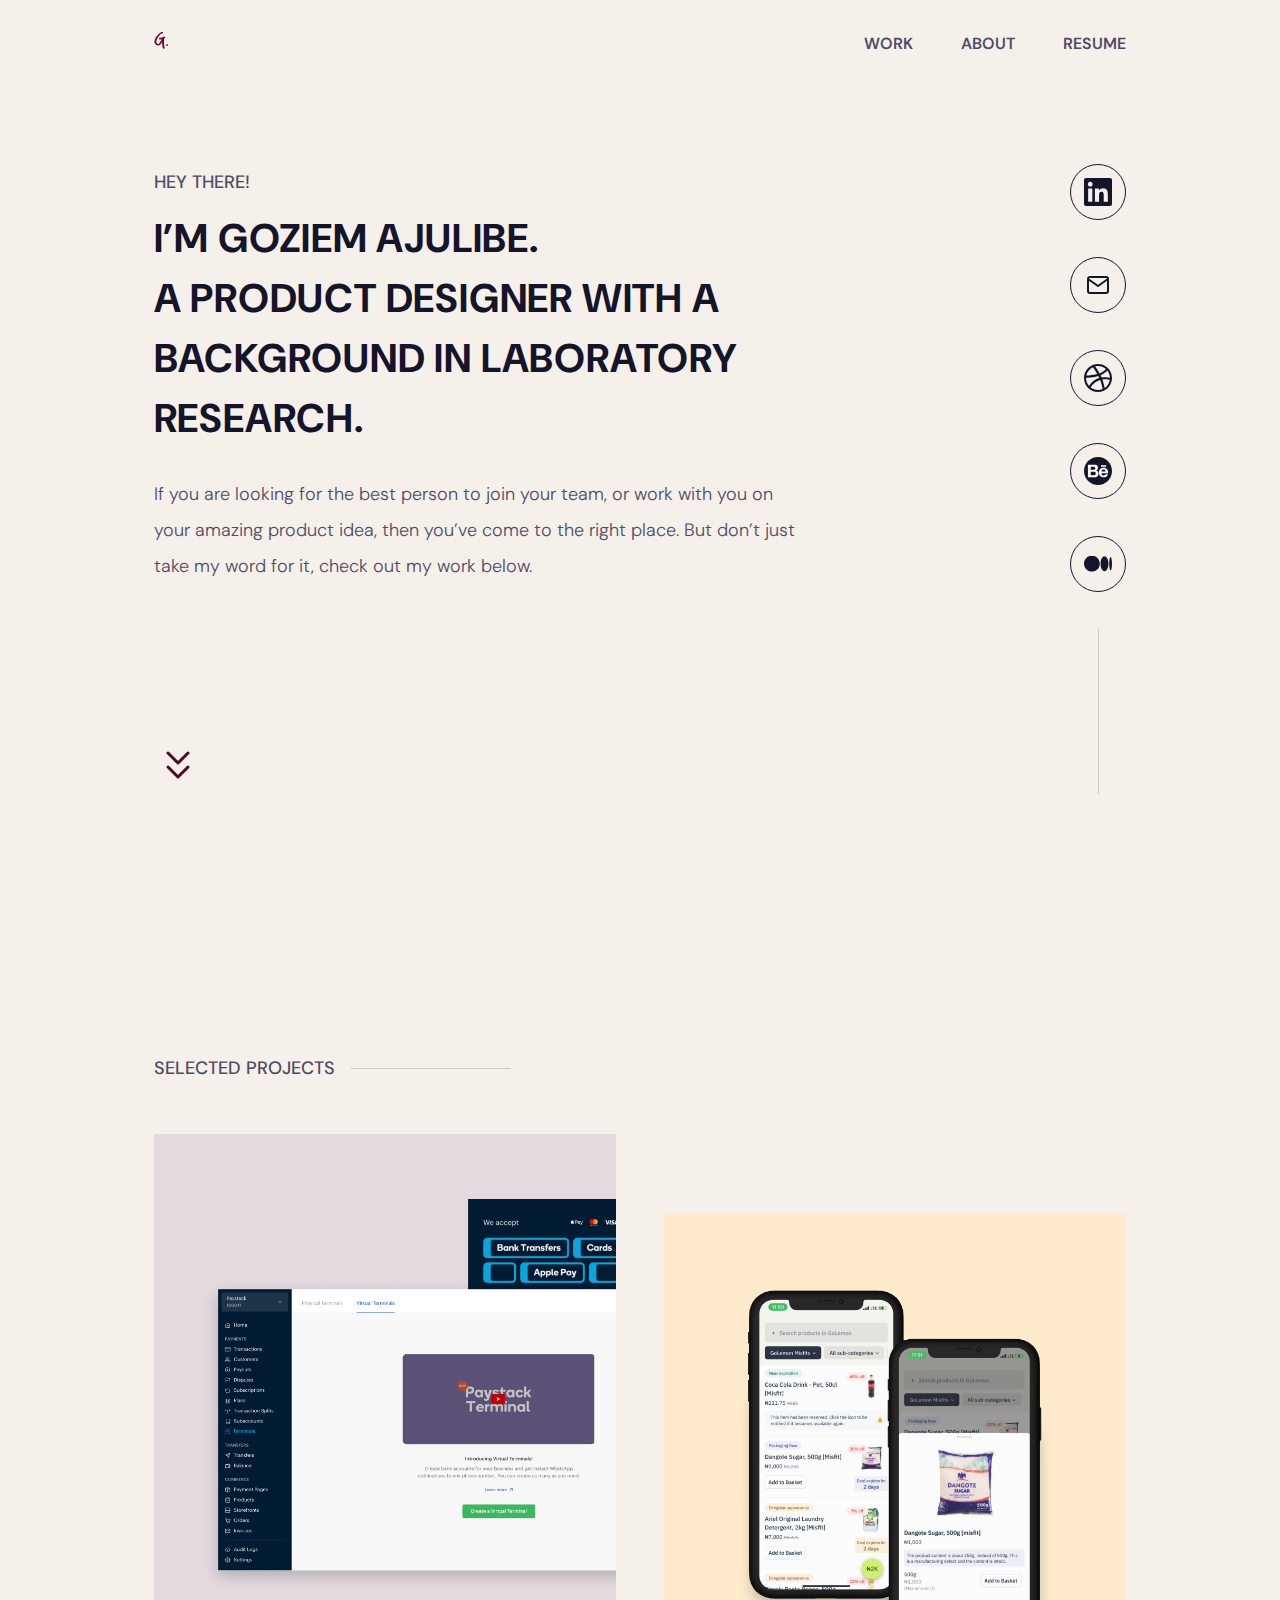
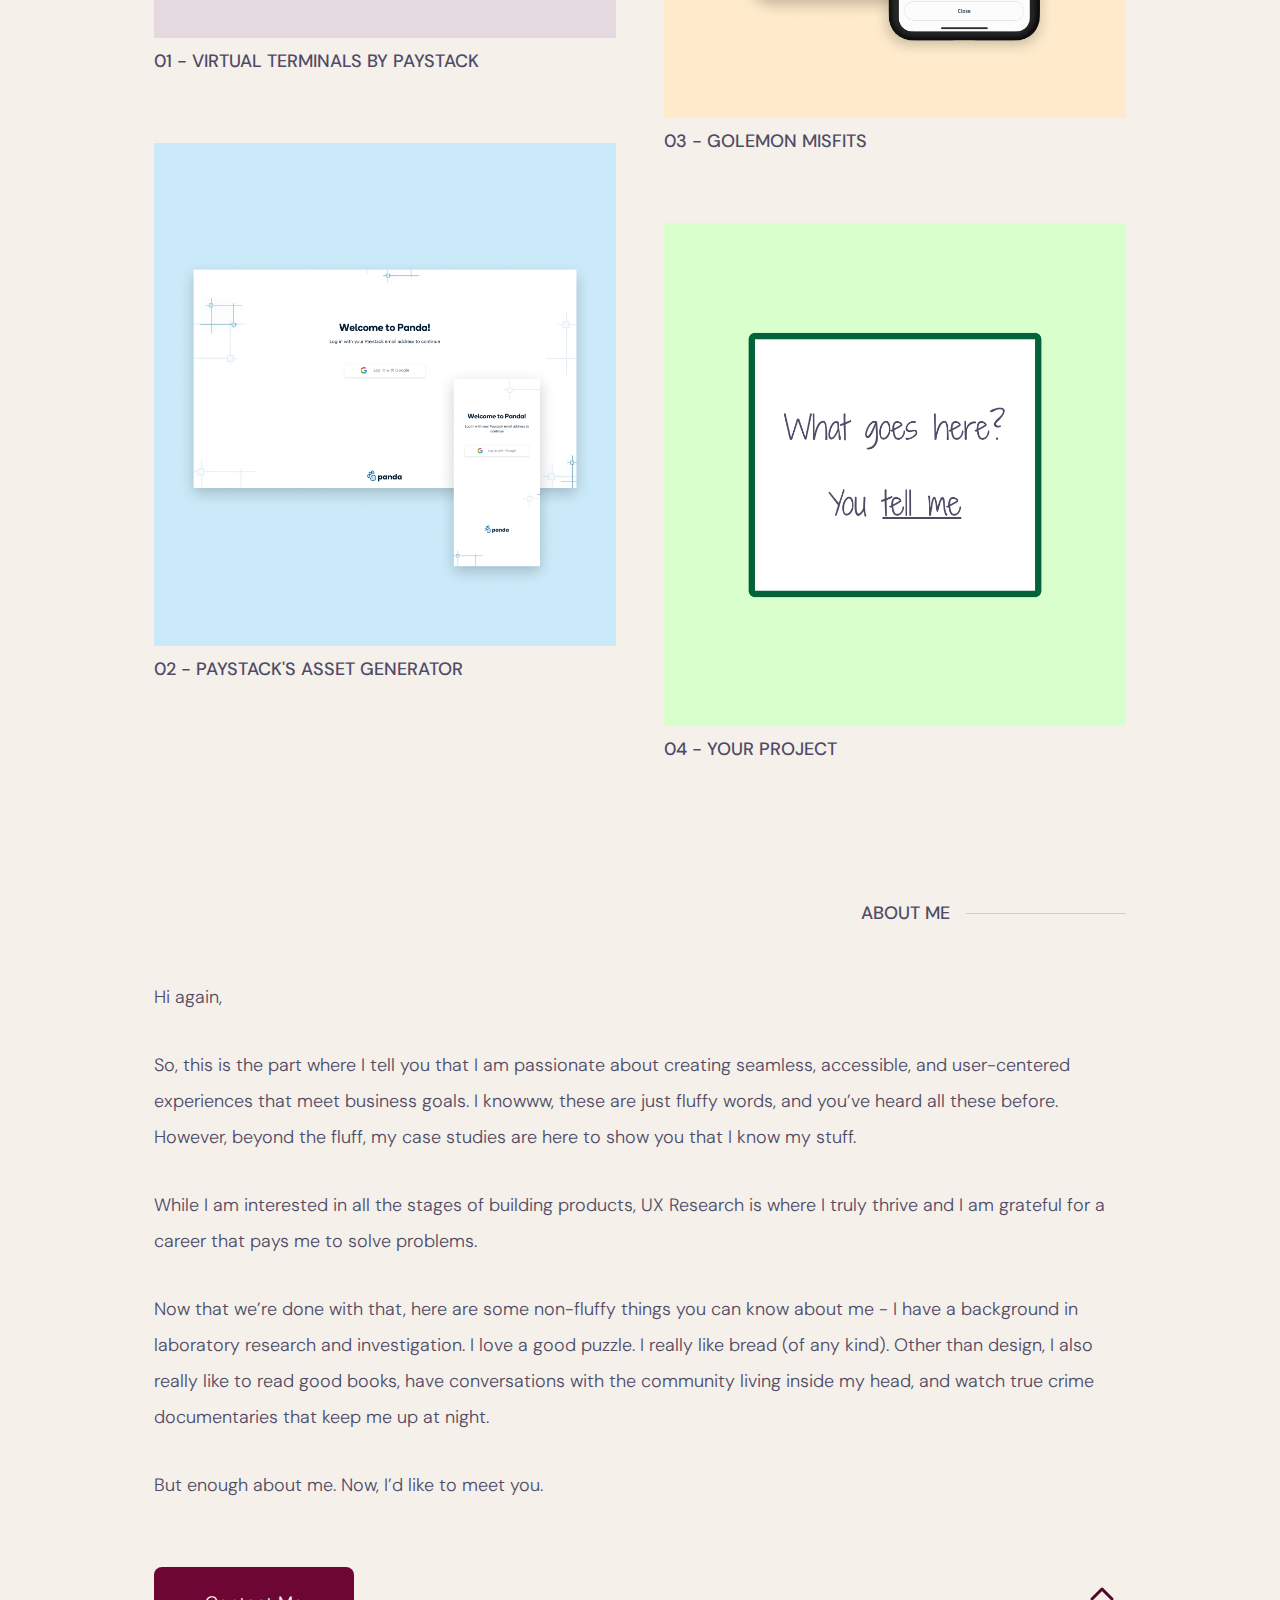
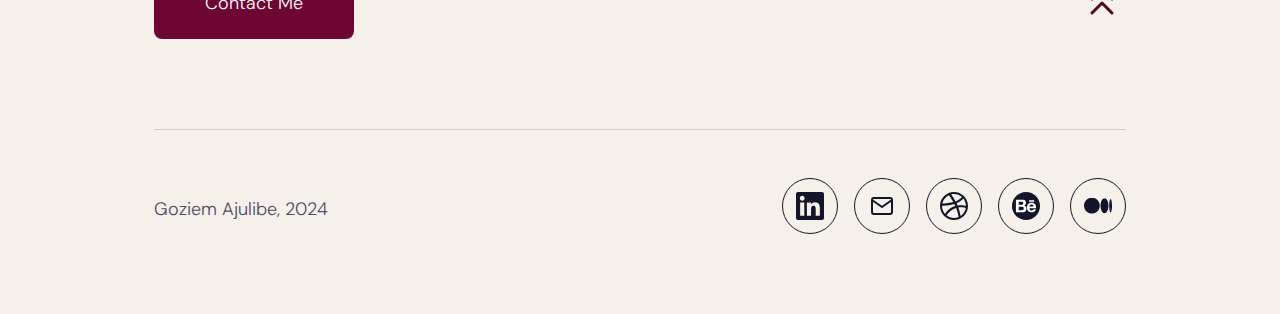
==== index.html @ de658bfc "Resume update" ====
<!DOCTYPE html>
<html lang="en">
<head>
    <meta charset="UTF-8">
    <meta name="viewport" content="width=device-width, initial-scale=1.0">
    <title>Goziem's portfolio</title>
    <link href="./styles.css" rel="stylesheet" />
    <link rel="preconnect" href="https://fonts.googleapis.com">
    <link rel="preconnect" href="https://fonts.gstatic.com" crossorigin>
    <link href="https://fonts.googleapis.com/css2?family=DM+Sans:ital,opsz,wght@0,9..40,100..1000;1,9..40,100..1000&display=swap" rel="stylesheet">
</head>
<body>


    <header id="header">
            <div>
                <a href="#hero"><img src="./Icons/Goziem's logo.svg" alt="designer's logo"></a>
            </div>
            <div class="nav-content">
                <a href="#selected-projects">WORK</a>
                <a href="#about-me">ABOUT</a>
                <a href="https://drive.google.com/file/d/1jsKmQV3HP2Xcxi8H4xkvZRZgy-92M7hS/view?usp=sharing">RESUME</a>
            </div>
            <div class="hamburger-menu">
                <img src="./Icons/hamburger menu.svg" alt="hamburger-menu" width="32px">
            </div>
        </header>

    <main>
        
        <section id="hero">

            <div class="hero-content">
                <div class="hero-left">
                    <div class="hero-text">
                        <p class="label">HEY THERE!</p>
                        <div class="main-text">
                            <h1>I’M GOZIEM AJULIBE.</h1>
                            <h2>A PRODUCT DESIGNER WITH A BACKGROUND IN LABORATORY RESEARCH.</h2>
                        </div>
                        <p>If you are looking for the best person to join your team, or work with you on your amazing product idea, then you’ve come to the right place. But don’t just take my word for it, check out my work below.</p>
                    </div>
                    <a href="#selected-projects"><img src="./Icons/chevrons-down.svg" alt="arrow pointing down" width="48px" class="chevron"/></a>
                </div>  

                <div class="hero-right">
                    <div class="hero-icons">
                        <a href="https://www.linkedin.com/in/goziem-ajulibe" class="icon"><img src="./Icons/linkedin.svg" alt="linkedin logo" ></a>
                        <a href="mailto:goziemajulibe@gmail.com" class="icon"><img src="./Icons/email.svg" alt="email logo" ></a>
                        <a href="https://dribbble.com/Goziem" class="icon"><img src="./Icons/dribbble.svg" alt="dribbble logo" ></a>
                        <a href="https://www.behance.net/goziem" class="icon"><img src="./Icons/behance.svg" alt="behance logo" ></a>
                        <a href="https://medium.com/@goziemajulibe" class="icon"><img src="./Icons/medium.svg" alt="medium logo" ></a>
                    </div>
                    <div class="straight-line"> </div>
                    <div class="chevron"><a href="#selected-projects"><img src="./Icons/chevrons-down.svg" alt="arrow pointing down" width="48px" ></a></div>
                </div> 
            </div>    
        </section>

        <section id="selected-projects">
            <div id="section-title">
                <p class="label">SELECTED PROJECTS</p>
                <div class="horizontal-line"></div>
            </div>

            <div class="project-group">
                <div class="section-left">
                    <div class="projects">
                        <a href="./Virtual-terminals.html">
                            <img src="./image assets/VT/VT - Final.png" alt="Virtual terminal project cover" class="project-image">
                            <p class="label">01 - VIRTUAL TERMINALS BY PAYSTACK</p>
                        </a>
                       

                        <a href="./Virtual-terminals.html">
                            <div class="project-hover">
                                <h1 class="hover-h1">Virtual Terminals</h1>
                                <h4 class="hover-h4">Enhancing the in-person payment experience</h4>
                                <div class="divider"></div>
                                <p class="hover-p">Design. Usability Testing.</p>
                            </div>
                        </a>
                    </div>


                    <div class="projects">
                        <a href="./Panda.html">
                            <img src=".//image assets/Panda/Panda final.png" alt="Panda project cover" class="project-image">
                            <p class="label">02 - PAYSTACK'S ASSET GENERATOR</p>
                        </a>

                        <a href="./Panda.html">
                            <div class="project-hover">
                                <h1 class="hover-h1">Panda</h1>
                                <h4 class="hover-h4">Designing "Canva for Paystack"</h4>
                                <div class="divider"></div>
                                <p class="hover-p">UX Research. Design.</p>
                            </div>
                        </a>
                    </div>
                </div>

                <div class="section-right">
                    <div class="projects">
                        <a href="./misfits.html">
                            <img src="./image assets/GoLemon/GoLemon main.png" alt="GoLemon Misfits project cover" class="project-image">
                            <p class="label">03 - GOLEMON MISFITS</p>
                        </a>
                        
                        <a href="./misfits.html">
                            <div class="project-hover">
                                <h1 class="hover-h1">GoLemon Misfits</h1>
                                <h4 class="hover-h4">Reducing food waste and business loss</h4>
                                <div class="divider"></div>
                                <p class="hover-p">Design. Strategy.</p>
                            </div>
                        </a>

                    </div>


                    <div class="projects">
                        <a href="mailto:goziemajulibe@gmail.com">
                            <img src="./image assets/Yours final.png" alt="A green image showing" class="project-image">
                            <p class="label">04 - YOUR PROJECT</p>
                        </a>

                        <a href="mailto:goziemajulibe@gmail.com">
                            <div class="project-hover centered">
                                <a href="mailto:goziemajulibe@gmail.com"><button>Contact Me</button></a>
                            </div>
                        </a>

                    </div>
                </div>
            </div>    
        </section>

        <section id="about-me">
            <div id="section-title2">
                <p class="label">ABOUT ME</p>
                <div class="horizontal-line"></div>
            </div>

            <div id="section-content">
                <div class="section-text">
                    <p>Hi again,</p>
                    <p>So, this is the part where I tell you that I am passionate about creating seamless, accessible, and user-centered experiences that meet business goals. I knowww, these are just fluffy words, and you’ve heard all these before. However, beyond the fluff, my case studies are here to show you that I know my stuff.</p>
                    <p>While I am interested in all the stages of building products, UX Research is where I truly thrive and I am grateful for a career that pays me to solve problems.</p>
                    <p>Now that we’re done with that, here are some non-fluffy things you can know about me - I have a background in laboratory research and investigation. I love a good puzzle. I really like bread (of any kind). Other than design, I also really like to read good books, have conversations with the community living inside my head, and watch true crime documentaries that keep me up at night.</p>
                    <p>But enough about me. Now, I’d like to meet you.</p>
                </div>

                <div class="CTAs">
                    <a href="mailto:goziemajulibe@gmail.com"><button>Contact Me</button></a>
                    <a class="hide" href="#hero"><img src="./Icons/chevrons-up.svg" alt="chevron up" width="48px"></a>
                </div>    
            </div>    
        </section>

        <div class="guide-container closed">
            <div class="guide-heading">
              <p class="CTA-text2">Menu</p>
              <img class="close-icon" src="./Icons/x.svg">
            </div>
            <div class="content-guide">
                <a href="#selected-projects"><div class="guide-item"><p>Work</p></div></a>
                <a href="#about-me"><div class="guide-item"><p>About</p></div></a>
                <a href="./Goziem Ajulibe - CV .pdf"><div class="guide-item"><p>Resume</p></div></a>
            </div>
          </div>

    </main>

    <footer>
        <div id="footer-content">
            <p>Goziem Ajulibe, 2024</p>
            <div id="footer-icons">
                <a href="https://www.linkedin.com/in/goziem-ajulibe" class="icon"><img src="./Icons/linkedin.svg" alt="linkedin logo" ></a>
                <a href="mailto:goziemajulibe@gmail.com" class="icon"><img src="./Icons/email.svg" alt="email logo" ></a>
                <a href="https://dribbble.com/Goziem" class="icon"><img src="./Icons/dribbble.svg" alt="dribbble logo" ></a>
                <a href="https://www.behance.net/goziem" class="icon"><img src="./Icons/behance.svg" alt="behance logo" ></a>
                <a href="https://medium.com/@goziemajulibe" class="icon"><img src="./Icons/medium.svg" alt="medium logo" ></a>
            </div>
        </div>
    </footer>

    <script src="./index.js"></script>
</body>
</html>
---- styles.css ----
html {
    scroll-behavior: smooth;
    scroll-padding-top: 10em;
}


*{
    margin: 0px;
    padding: 0px;
}

body{
    background-color: #F5F0EA;
    width: 100vw;
    display: flex;
    flex-direction: column;
}

.body-normal{
    align-items: center;
}

.body-collapsed{
    align-items: left;
}


a{
    font-family: "DM Sans", sans-serif;
    font-optical-sizing: auto;
    font-weight: 600;
    font-size: medium;   
    text-decoration: none;
    cursor: pointer;
    color: #4E4B66;
}

a:visited{
    color: #4E4B66;
}

a:hover{
    color: #40031D;
}


.nav-content{
    font-family: "DM Sans", sans-serif;
    font-weight: 600;
    font-size: medium;
    color: #4E4B66;
    display: flex;
    gap: 3em;
    justify-content: flex-end;
    align-items: center;
}

header{
    width: 100vw;
    box-sizing: border-box;
    display: flex;
    gap: 3em;
    justify-content: space-between;
    align-items: center;
    padding: 2em 12%;
    background-color: #F5F0EA;
    position: sticky;
    top: 0;
    z-index: 1;
}

.hamburger-menu{
    display: none;
}

main{
    padding: 0% 12%;

}

.case-studies {
    width: 60%;
}

#hero{
    display: flex;
    flex-direction: column;
    padding-bottom: 4em;
    height: 100vh;
}

.hero-content{
    display: flex;
    padding-top: 8%;
}

.hero-text{
    display: flex;
    flex-direction: column;
    gap: 0.5em;
    width: 70%;
}

p{
    font-family: "DM Sans", sans-serif;
    font-weight: 300;
    font-size: large;  
    line-height: 200%;
    color: #4E4B66;
}

.label{
    font-weight: 500;
}

h1,h2{
    font-family: "DM Sans", sans-serif;
    font-weight: bold;
    font-size: 2.5em;
    line-height: 150%;
    letter-spacing: 0.02em;
    color: #14142B;
}

h2{
    padding-bottom: 0.5em;
}



.hero-left{
    display: flex;
    flex-direction: column;
    justify-content: space-between;
}

.hero-icons{
    display: flex;
    flex-direction: column;
    gap: 2em;
}

.hero-right{
    display: flex;
    flex-direction: column;
    justify-content: left;
    gap: 2em;
    height: 70vh;
}

.icon{
    width: 56px;
}

.hero-right > .chevron{
    display: none;
}

.straight-line{
    width: 28px;
    border-right: 1px solid #4e4b6638;
    height: 50em;
}


.horizontal-line{
    width: 10em;
    border-top: 1px solid #4e4b6638;
}

#section-title{
    display: flex;
    align-items: center;
    gap: 1em;
    width: 100%;
}

.project-image{
    width: 100%;
}

.project-group{
    display: flex;
    justify-content: space-between;
    gap: 3em;
}

#selected-projects{
    display: flex;
    flex-direction: column;
    gap: 3em;
    padding-bottom: 6em;
}

.projects{
    display: flex;
    flex-direction: column;
    gap: 1em;
    margin-bottom: 3em;
    position: relative;
    overflow: hidden;
}


.section-right{
    position: relative;
    top: 5em;
    padding-bottom: 3em;
}

#about-me{
    display: flex;
    flex-direction: column;
    gap: 3em;
    padding-bottom: 4em;
}

.section-text{
    display: flex;
    flex-direction: column;
    gap: 2em;
}

#section-title2{
    display: flex;
    align-items: center;
    gap: 1em;
    width: 100%;
    justify-content: right;
}

button{
    width: 200px;
    padding: 24px 48px;
    border: none;
    border-radius: 8px;
    background-color: #6D0632;
    color: white;
    font-family: "DM Sans", sans-serif;
    font-weight: 300;
    font-size: large;  
    cursor: pointer;
}

button:hover{
    background-color: #40031D;
}


#section-content{
    display: flex;
    flex-direction: column;
    gap: 4em;
}

footer{
    padding: 2% 12%; 
    width: 100vw; 
    box-sizing: border-box;
}

.footer-collapsed{
    width: 84%;
}

#footer-content{
    width: 100%;
    display: flex;
    justify-content: space-between;
    align-items: center;
    border-top: 1px solid #4e4b6638;
    padding: 5% 0%;
}

#footer-icons{
    display: flex;
    justify-content: center;
    gap: 1em;
}

.CTAs{
    display: flex;
    justify-content: space-between;
    align-items: center;
}


.page-nav{
    width: 100vw;
    display: flex;
    justify-content: space-between;
    align-items: center;
    padding: 2em 12%;
    background-color: #F5F0EA;
    position: sticky;
    top: 0;
    z-index: 1;
    box-sizing: border-box;
}

.back {
    display: flex;
    align-items: center;
    gap: 0.5em;
    cursor: pointer;
}

.guide{
    display: flex;
    align-items: center;
    justify-content: flex-end;
    gap: 0.5em;
    cursor: pointer;
}

.CTA-text{
    color: #6D0632;
    font-weight: 700; 
}

.CTA-text2{
    color: #6D0632;
    font-weight: 700; 
}

.page-heading{
    color: #14142B;
    font-weight: 700;
}


.CTA-text:hover, .CTA-text2:hover, .guide:hover{
    color: #40031D;
}

.guide-container{
    display: flex;
    flex-direction: column;
    gap: 3em;
    background-color: #F5F0EA;
    height: 100vh;
    padding: 2em 2em;
    width: 20%;
    box-shadow: -4px 0px 16px 0px #0000000F;
    position: fixed;
    top: 0px;
    right: 0px;
    z-index: 2;
}

.guide-heading{
    display: flex;
    width: 100%;
    justify-content: space-between;
    align-items: center;
}

.guide-item{
    border-bottom: 1px solid #00000033;
    padding-bottom: 24px;
}

.last-item{
    border-bottom: none;
}

.content-guide{
    display: flex;
    flex-direction: column;
    gap: 24px;
    overflow-y: auto;
    padding-bottom: 6em;
}

.open{
    display: flex;
}

.closed{
    display: none;
}

.close-icon{
    cursor: pointer;
}

.introduction{
    display: flex;
    flex-direction: column;
    gap: 1.5em;
    padding: 2em 0em;
}

.section-heading{
    display: flex;
    gap: 0.5em;
    padding: 1.5em 0em;
}

.section-text{
    color: #14142B;
    font-weight: 600;
}

.the-problem{
    display: flex;
    flex-direction: column;
    padding-bottom: 3em;
}

li{
    font-family: "DM Sans", sans-serif;
    font-weight: 300;
    font-size: large;  
    line-height: 200%;
    color: #4E4B66;
    padding-bottom: 0.5em;
}

.bold{
    font-weight: 600;
}

.block{
    padding: 1.5em 1em;
    background-color: #E1D7DD;
    border-left: 4px solid #272333;
    margin: 1em 0em;
    padding: 1.5em 1em;
}

.block2{
    padding: 1.5em 1em;
    background-color: #CDEBFA;
    border-left: 4px solid #011b33;
    margin: 1em 0em;
    padding: 1.5em 1em;
}

.goals{
    display: flex;
    flex-direction: column;
    gap: 0.5em;
    padding-bottom: 3em;
}

.subsection{
    display: flex;
    flex-direction: column;
    gap: 0.5em;
    padding-top: 2em;
}

.image-label{
    font-size:small;
}

.image {
    padding: 1.5em 0em;
}

.role, .timeline, .brainstorming, .usability-testing, .final-outcomes, .impact, .lessons, .research, .hypothesis{
    padding-bottom: 3em;
}

.usability-testing > .subsection{
    padding-top: 0em;
}


ol, ul{
    margin: 0.5em 1em;
}


ol > img{
    padding: 1em 0em 2.5em 0em;
}

.see-more > div{
    display: flex;
    flex-direction: column;
    gap: 1em;
}

h4{
    font-family: "DM Sans", sans-serif;
    font-weight: 500;
    font-size: 1.5em;  
    color: #4E4B66;
}

.see-more > div > div{
    border-bottom: 1px solid #4e4b6638;
    width: 100%;
}

.see-more{
    display: flex;
    align-items: center;
    gap: 5%;
    background-color: #FFFFFF;
    padding: 4em 6em;
    margin-bottom: 2em;
}

.hamburger-menu{
    display: none;
}

.research > .subsection, .final-outcomes > .subsection{
    padding-top: 0em;
    padding-bottom: 1.5em;
}

.video{
    margin-top: 2em;
}

.scroll-effect{
    border-bottom: none;
    box-shadow: 0px 2px 10px 0px rgba(0, 0, 0, 0.04);
}

#GM-problem{
    display: flex;
    flex: column;
    gap: 2em;
}

#GM-outcome ol > p {
    padding-bottom: 1em;
}

.project-hover{
    position: absolute;
    top: 0;
    left: 0;
    width: 100%;
    height: 100%;
    background-color: rgba(0, 0, 0, 0.9);
    color: white;
    display: flex;
    flex-direction: column;
    align-items: flex-start;
    gap: 1em;
    justify-content: center;
    opacity: 0;
    transition: opacity 0.3s ease-in-out; 
    padding: 2em;
    text-align: center;
    box-sizing: border-box;
    pointer-events: none; 
}

.projects:hover .project-hover {
    opacity: 1;
    pointer-events: auto; 
}

.hover-h1{
    color: #FFFFFF;
    text-align: left;
}

.hover-h4{
    color: #FCFCFC;
    font-weight: 300;
    text-align: left;
}

.hover-p{
    color: #C7C7CC;
    text-align: left;
}

.divider{
    border: 1px solid rgba(252, 252, 252, 0.60);
    width: 100%;
}

.centered{
    align-items: center;
}








@media  (max-width:890px) {
    p{
        font-family: "DM Sans", sans-serif;
        font-weight: 300;
        font-size: medium;  
        line-height: 200%;
        color: #4E4B66;
    }

    h1,h2{
        font-family: "DM Sans", sans-serif;
        font-weight: bold;
        font-size: 1.5em;
        line-height: 150%;
        letter-spacing: 0.02em;
        color: #14142B;
    }

    li{
        font-size: medium; 
    }

    h4{
        font-weight: 500;
        font-size: 1em;  
    }

    .see-more{
        display: flex;
        align-items: center;
        gap: 5%;
        background-color: #FFFFFF;
        padding: 2em 4em;
    }

    .guide-container{
        width: 30%;
    }

    .case-studies {
        width: 100%;
        box-sizing: border-box;
    }

    .footer-collapsed{
        width: 100%;
    }
}











@media  (max-width:680px) {
    p{
        font-family: "DM Sans", sans-serif;
        font-weight: 300;
        font-size: medium;  
        line-height: 200%;
        color: #4E4B66;
    }

    h1,h2{
        font-family: "DM Sans", sans-serif;
        font-weight: bold;
        font-size: 1.2em;
        line-height: 150%;
        letter-spacing: 0.02em;
        color: #14142B;
    }

    h4{
        font-size: 1em;  
    }

    li{
        font-size: medium;
    }

    .see-more{
        padding: 1em 2em;
    }

    .guide-container{
        width: 30%;
    }

    .case-studies {
        width: 100%;
        box-sizing: border-box;
    }

    .footer-collapsed{
        width: 100%;
    }

    
}


















@media  (max-width:600px) {

    main{
        padding: 0% 8%;
    }

    .page-nav{
        padding: 2em 8%;
    }


    header{
        border-bottom: none;
    }

    p{
        font-family: "DM Sans", sans-serif;
        font-weight: 300;
        font-size: medium;  
        line-height: 200%;
        color: #4E4B66;
    }

    h1,h2{
        font-family: "DM Sans", sans-serif;
        font-weight: bold;
        font-size: 1.5em;
        line-height: 150%;
        letter-spacing: -0.02em;
        color: #14142B;
    }

    h4{
        font-size: 1em;  
    }

    .nav-content{
        display: none;
    }

    .hamburger-menu{
        display: block;
    }

    .guide > img{
        width: 32px;
    }

    .hero-content{
        display: flex;
        flex-direction: column;
        padding-top: 0%;
    }

    .hero-text{
        display: flex;
        flex-direction: column;
        align-items: center;
        gap: 0.5em;
        width: 100%;
        text-align: center;
    }

    .hero-icons{
        display: flex;
        flex-direction: row;
        justify-content: center;
        gap: 1em;
        height: auto;
        padding: 3em 0em;
    }

    .straight-line{
        display: none;
    }

    .project-group{
        display: flex;
        flex-direction: column;
        gap: 0em;
    }

    .icon{
        width: 15%;
    }

    .hero-right > .chevron{
        display: block;
    }

    .hero-left > a{
        display: none;
    }

    .hero-right{
        display: flex;
        flex-direction: column;
        justify-content: left;
        align-items: center;
        gap: 2em;
        height: auto;
        padding-top: 3em;
    }

    .horizontal-line{
        width: 5em;
    }

    .section-right{
        position: relative;
        top: 0em;
        padding-bottom: 0em;
    }

    .projects{
        align-items: center;
        cursor: pointer;
    }

    #selected-projects{
        padding-bottom: 4em;
    }

    .section-text > *{
        text-align: center;
    }

    #section-content{
        align-items: center;
    }


    .CTAs > .hide {
        display: none;
    }

    button{
        padding: 16px 24px;
    }

    #footer-content{
        flex-direction: column-reverse;
        gap: 2em;
        padding: 3em 0em;
    }

    li{
        font-size: medium;
    }

    .see-more{
        display: flex;
        flex-direction: column;
        align-items: center;
        gap: 2em;
        background-color: #FFFFFF;
        padding: 2em 2em;
    }

    .see-more > img{
        width: 100%;
        height: 50%;
    }

    .see-more > div{
        width: 100%;
        align-items: center;
    }

    h4{
        text-align: center;
    }

    .CTA-text{
        display: none;
    }

    .back > img {
        width: 2em;
    }

    .block{
        padding: 1.5em 1em;
        margin: 1em 0;
    }

    .guide-container{
        width: 60%;
    }

    .hide{
        display: none;
    }

    .case-studies {
        width: 100%;
        box-sizing: border-box;
    }

    .footer-collapsed{
        width: 100%;
    }

}
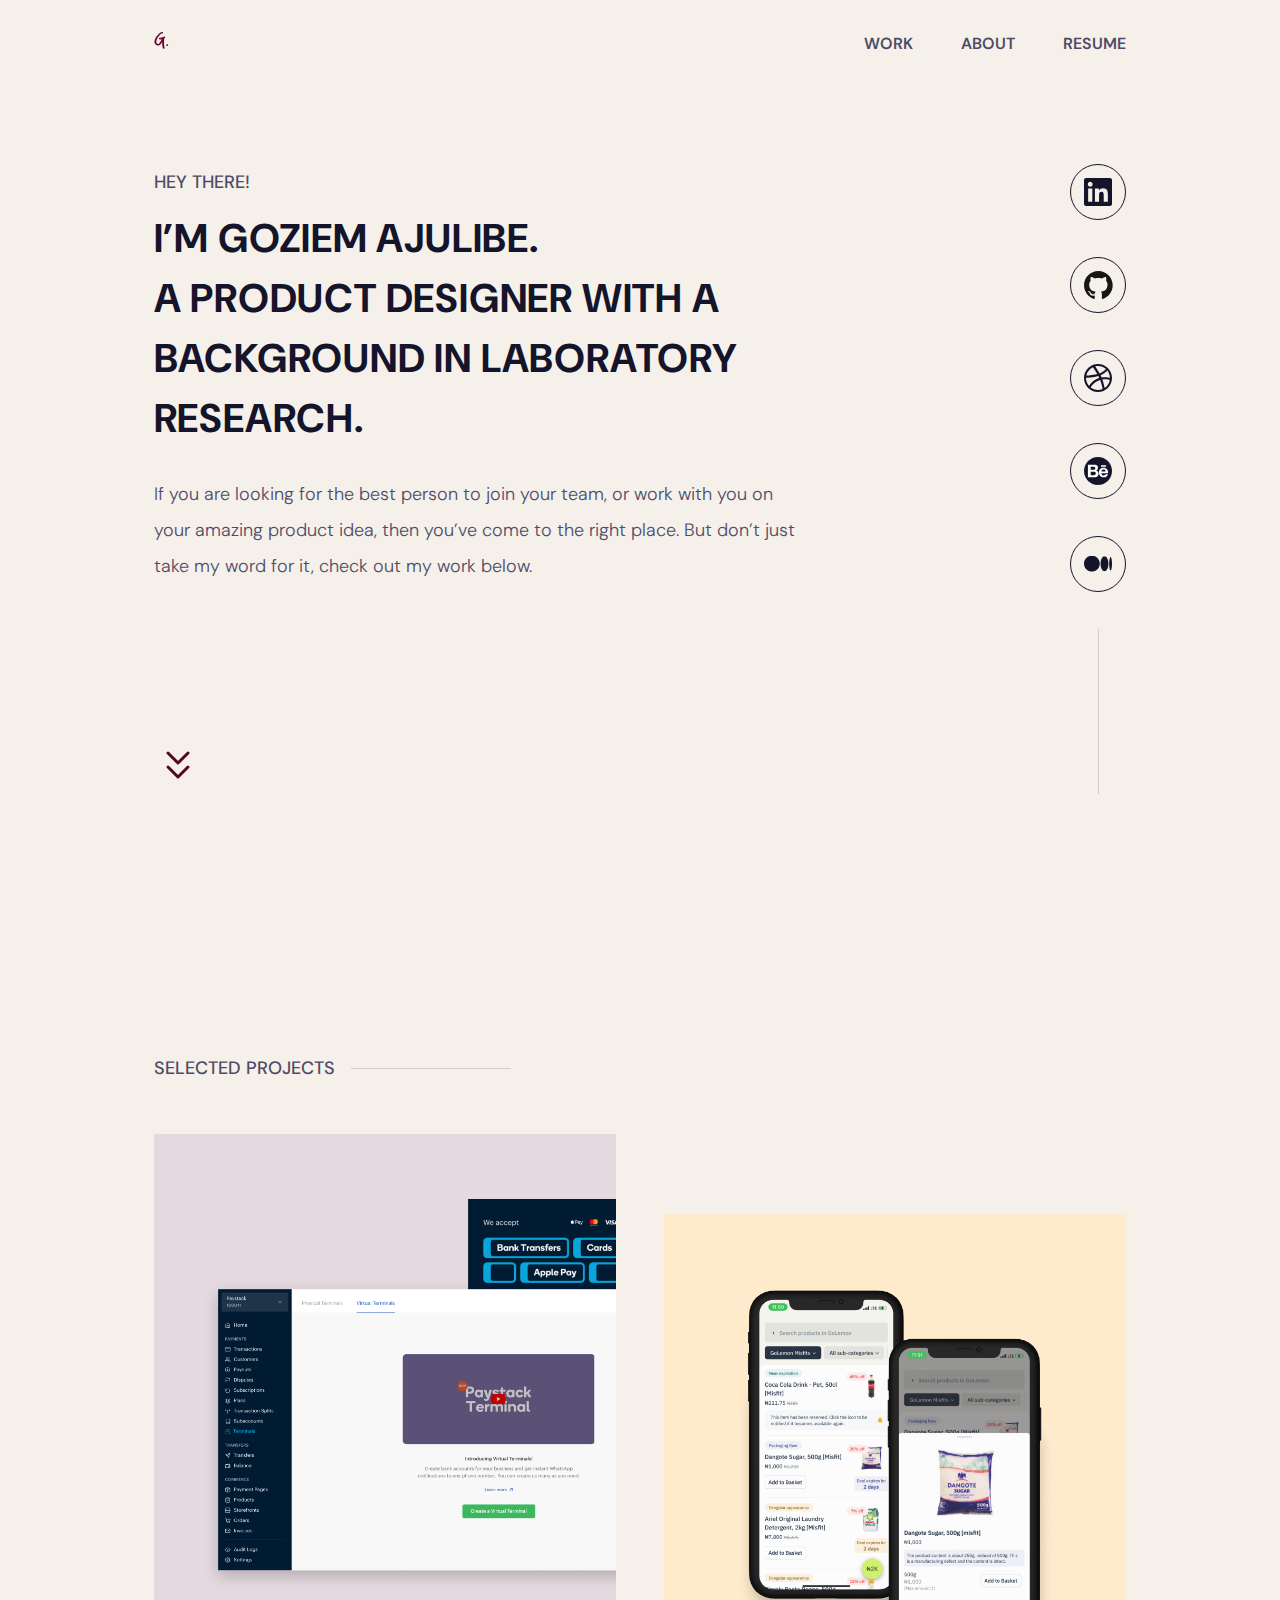
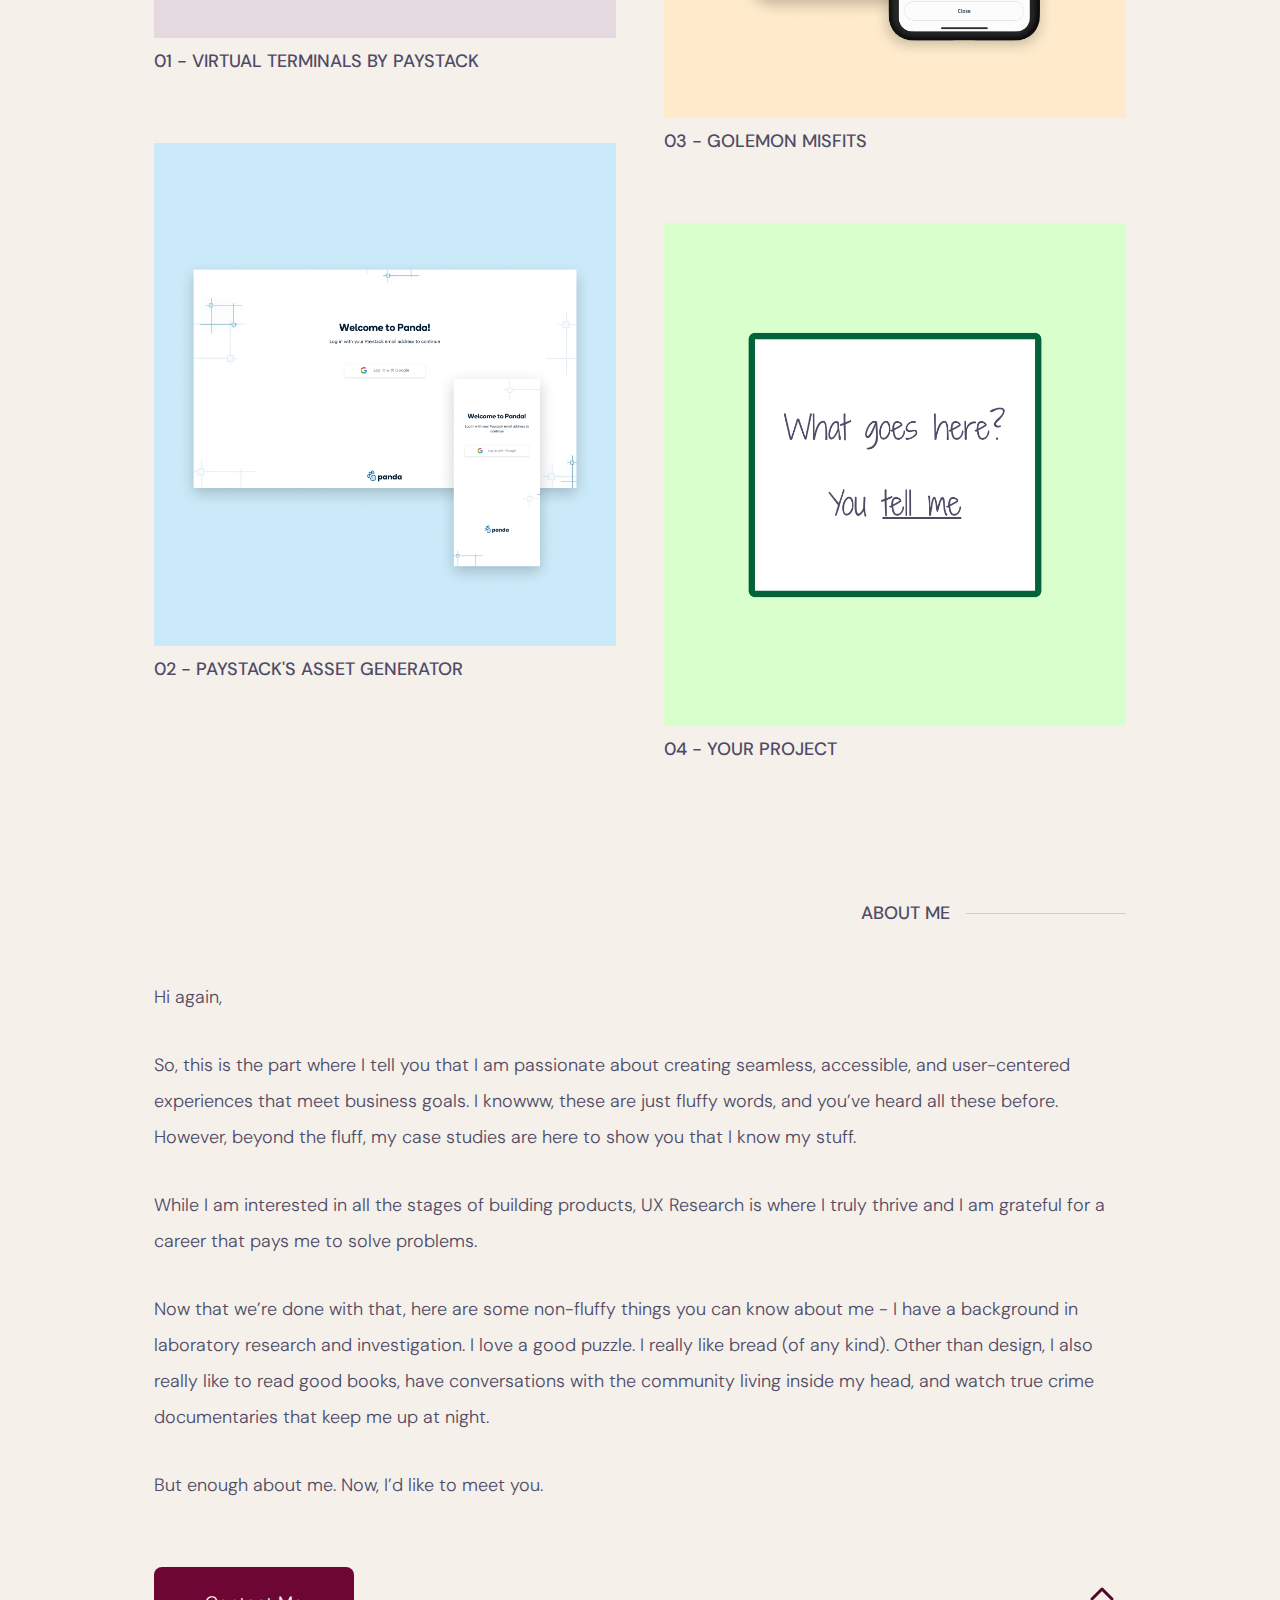
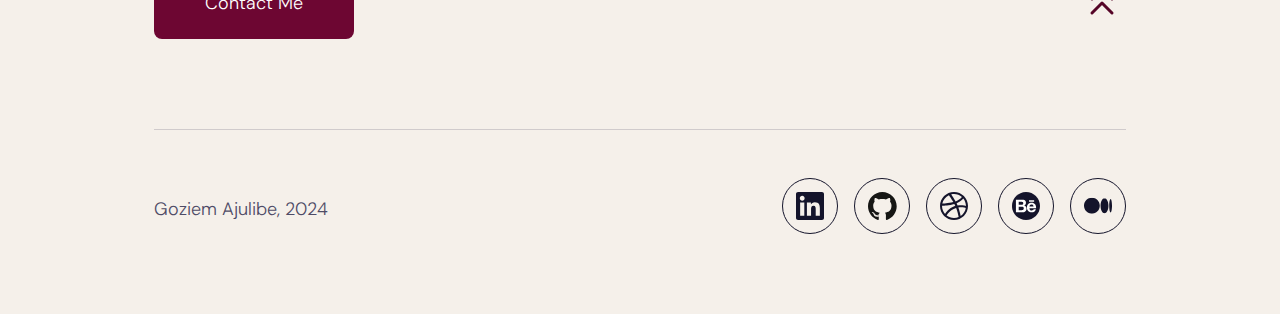
==== commit e439ed70: "logo change" ====
--- a/index.html
+++ b/index.html
@@ -46,7 +46,7 @@
                 <div class="hero-right">
                     <div class="hero-icons">
                         <a href="https://www.linkedin.com/in/goziem-ajulibe" class="icon"><img src="./Icons/linkedin.svg" alt="linkedin logo" ></a>
-                        <a href="mailto:goziemajulibe@gmail.com" class="icon"><img src="./Icons/email.svg" alt="email logo" ></a>
+                        <a href="https://github.com/GoziemAjulibe" class="icon"><img src="./Icons/github.svg" alt="github logo" ></a>
                         <a href="https://dribbble.com/Goziem" class="icon"><img src="./Icons/dribbble.svg" alt="dribbble logo" ></a>
                         <a href="https://www.behance.net/goziem" class="icon"><img src="./Icons/behance.svg" alt="behance logo" ></a>
                         <a href="https://medium.com/@goziemajulibe" class="icon"><img src="./Icons/medium.svg" alt="medium logo" ></a>
@@ -177,7 +177,7 @@
             <p>Goziem Ajulibe, 2024</p>
             <div id="footer-icons">
                 <a href="https://www.linkedin.com/in/goziem-ajulibe" class="icon"><img src="./Icons/linkedin.svg" alt="linkedin logo" ></a>
-                <a href="mailto:goziemajulibe@gmail.com" class="icon"><img src="./Icons/email.svg" alt="email logo" ></a>
+                <a href="https://github.com/GoziemAjulibe" class="icon"><img src="./Icons/github.svg" alt="github logo" ></a>
                 <a href="https://dribbble.com/Goziem" class="icon"><img src="./Icons/dribbble.svg" alt="dribbble logo" ></a>
                 <a href="https://www.behance.net/goziem" class="icon"><img src="./Icons/behance.svg" alt="behance logo" ></a>
                 <a href="https://medium.com/@goziemajulibe" class="icon"><img src="./Icons/medium.svg" alt="medium logo" ></a>
